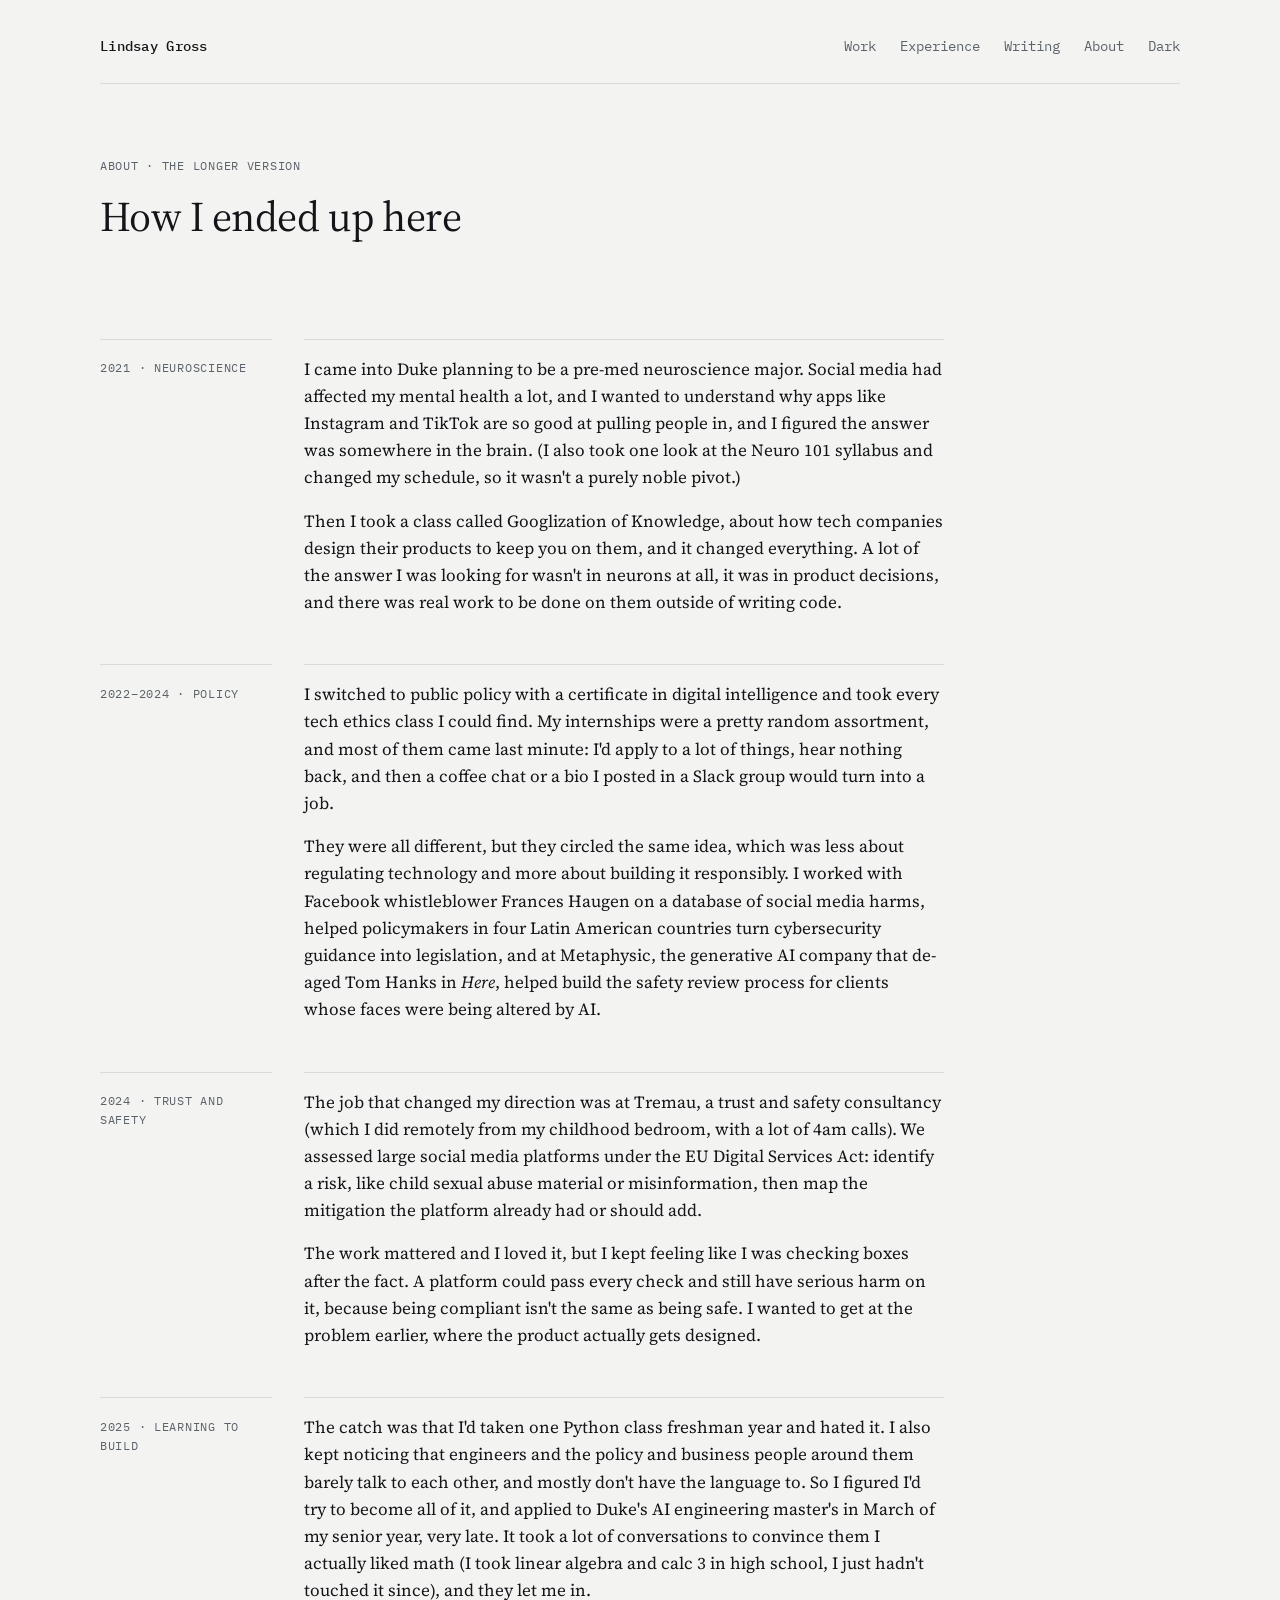
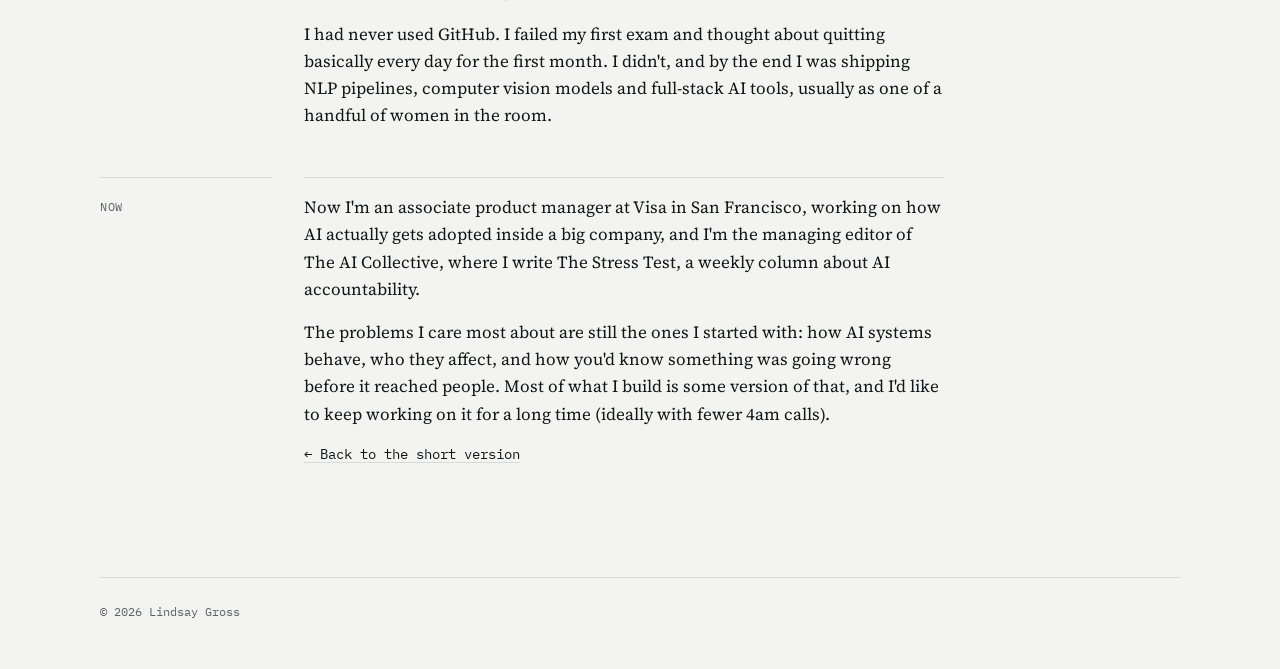
==== about.html @ dea7da14 "Add "The longer version" backstory page, linked from About Built from Lindsay's own dictated backsto" ====
<!DOCTYPE html>
<html lang="en">
  <head>
    <meta charset="UTF-8" />
    <meta name="viewport" content="width=device-width, initial-scale=1.0, viewport-fit=cover" />
    <title>The longer version · Lindsay Gross</title>
    <meta name="description" content="How Lindsay Gross went from pre-med neuroscience to tech policy, trust and safety, an AI engineering master's, and product work on AI." />
    <link rel="icon" type="image/png" href="assets/lg-logo-dark-circle.png?v=2" />
    <script>
      // Apply a saved theme choice before first paint to avoid a flash.
      try { var t = localStorage.getItem('theme'); if (t) document.documentElement.dataset.theme = t; } catch (e) {}
    </script>
    <link rel="preconnect" href="https://fonts.googleapis.com" />
    <link rel="preconnect" href="https://fonts.gstatic.com" crossorigin />
    <link href="https://fonts.googleapis.com/css2?family=IBM+Plex+Mono:wght@400;500&family=Source+Serif+4:ital,opsz,wght@0,8..60,400;0,8..60,600;1,8..60,400&display=swap" rel="stylesheet" />
    <link rel="stylesheet" href="styles.css" />
  </head>
  <body>
    <a class="skip-link" href="#main">Skip to content</a>

    <div class="page">
      <header class="masthead">
        <a class="name" href="index.html">Lindsay Gross</a>
        <nav aria-label="Primary">
          <ul>
            <li><a href="index.html#work">Work</a></li>
            <li><a href="index.html#experience">Experience</a></li>
            <li><a href="index.html#writing">Writing</a></li>
            <li><a href="index.html#about">About</a></li>
            <li><button class="theme-toggle" type="button" aria-label="Switch color theme">Dark</button></li>
          </ul>
        </nav>
      </header>

      <main id="main">
        <section class="intro" aria-label="Introduction">
          <p class="label">About · the longer version</p>
          <h1 class="thesis story-title">How I ended up here</h1>
        </section>

        <section class="section" aria-labelledby="ch1">
          <p class="label" id="ch1">2021 · Neuroscience</p>
          <div class="section-body story">
            <p>I came into Duke planning to be a pre-med neuroscience major. Social media had affected my mental health a lot, and I wanted to understand why apps like Instagram and TikTok are so good at pulling people in, and I figured the answer was somewhere in the brain. (I also took one look at the Neuro 101 syllabus and changed my schedule, so it wasn't a purely noble pivot.)</p>
            <p>Then I took a class called Googlization of Knowledge, about how tech companies design their products to keep you on them, and it changed everything. A lot of the answer I was looking for wasn't in neurons at all, it was in product decisions, and there was real work to be done on them outside of writing code.</p>
          </div>
        </section>

        <section class="section" aria-labelledby="ch2">
          <p class="label" id="ch2">2022–2024 · Policy</p>
          <div class="section-body story">
            <p>I switched to public policy with a certificate in digital intelligence and took every tech ethics class I could find. My internships were a pretty random assortment, and most of them came last minute: I'd apply to a lot of things, hear nothing back, and then a coffee chat or a bio I posted in a Slack group would turn into a job.</p>
            <p>They were all different, but they circled the same idea, which was less about regulating technology and more about building it responsibly. I worked with Facebook whistleblower Frances Haugen on a database of social media harms, helped policymakers in four Latin American countries turn cybersecurity guidance into legislation, and at Metaphysic, the generative AI company that de-aged Tom Hanks in <em>Here</em>, helped build the safety review process for clients whose faces were being altered by AI.</p>
          </div>
        </section>

        <section class="section" aria-labelledby="ch3">
          <p class="label" id="ch3">2024 · Trust and safety</p>
          <div class="section-body story">
            <p>The job that changed my direction was at Tremau, a trust and safety consultancy (which I did remotely from my childhood bedroom, with a lot of 4am calls). We assessed large social media platforms under the EU Digital Services Act: identify a risk, like child sexual abuse material or misinformation, then map the mitigation the platform already had or should add.</p>
            <p>The work mattered and I loved it, but I kept feeling like I was checking boxes after the fact. A platform could pass every check and still have serious harm on it, because being compliant isn't the same as being safe. I wanted to get at the problem earlier, where the product actually gets designed.</p>
          </div>
        </section>

        <section class="section" aria-labelledby="ch4">
          <p class="label" id="ch4">2025 · Learning to build</p>
          <div class="section-body story">
            <p>The catch was that I'd taken one Python class freshman year and hated it. I also kept noticing that engineers and the policy and business people around them barely talk to each other, and mostly don't have the language to. So I figured I'd try to become all of it, and applied to Duke's AI engineering master's in March of my senior year, very late. It took a lot of conversations to convince them I actually liked math (I took linear algebra and calc 3 in high school, I just hadn't touched it since), and they let me in.</p>
            <p>I had never used GitHub. I failed my first exam and thought about quitting basically every day for the first month. I didn't, and by the end I was shipping NLP pipelines, computer vision models and full-stack AI tools, usually as one of a handful of women in the room.</p>
          </div>
        </section>

        <section class="section" aria-labelledby="ch5">
          <p class="label" id="ch5">Now</p>
          <div class="section-body story">
            <p>Now I'm an associate product manager at Visa in San Francisco, working on how AI actually gets adopted inside a big company, and I'm the managing editor of The AI Collective, where I write The Stress Test, a weekly column about AI accountability.</p>
            <p>The problems I care most about are still the ones I started with: how AI systems behave, who they affect, and how you'd know something was going wrong before it reached people. Most of what I build is some version of that, and I'd like to keep working on it for a long time (ideally with fewer 4am calls).</p>
            <p class="mono"><a href="index.html">← Back to the short version</a></p>
          </div>
        </section>
      </main>

      <footer class="colophon">
        <span>&copy; <span id="year">2026</span> Lindsay Gross</span>
      </footer>
    </div>

    <script src="script.js"></script>
  </body>
</html>
---- styles.css ----
/*
  lindsaygross.org — "Case File" redesign.
  Layout: a left index rail of mono section labels beside a single reading
  column, like a document index. Serif carries the voice, mono carries the
  evidence (dates, methods, figures). One highlighter color marks findings.
*/

:root {
  /* Color */
  --paper: #f3f4f1;
  --surface: #fbfbf9;
  --ink: #131518;
  --muted: #5c626a;
  --rule: #d8dbd7;
  --mark: #ecd64f;
  --mark-ink: #131518;
  --tick: rgba(19, 21, 24, 0.42);

  /* Type */
  --serif: "Source Serif 4", "Iowan Old Style", Georgia, serif;
  --mono: "IBM Plex Mono", ui-monospace, "SF Mono", Menlo, monospace;
  --t-xs: 0.75rem;     /* 12 mono labels */
  --t-sm: 0.875rem;    /* 14 mono meta */
  --t-base: 1.0625rem; /* 17 body */
  --t-md: 1.3125rem;   /* 21 deks */
  --t-lg: 1.75rem;     /* 28 section titles */
  --t-xl: clamp(1.75rem, 1.2rem + 2.2vw, 2.625rem); /* 28–42 thesis */

  /* Space */
  --s-1: 4px;
  --s-2: 8px;
  --s-3: 12px;
  --s-4: 16px;
  --s-5: 24px;
  --s-6: 32px;
  --s-7: 48px;
  --s-8: 72px;
  --s-9: 112px;

  --rail: 172px;
  --measure: 40rem;
  color-scheme: light;
}

@media (prefers-color-scheme: dark) {
  :root:not([data-theme="light"]) {
    --paper: #111315;
    --surface: #17191c;
    --ink: #e9eae6;
    --muted: #979ca3;
    --rule: #2a2e32;
    --mark: #c9b23a;
    --mark-ink: #111315;
    --tick: rgba(233, 234, 230, 0.4);
    color-scheme: dark;
  }
}

:root[data-theme="dark"] {
  --paper: #111315;
  --surface: #17191c;
  --ink: #e9eae6;
  --muted: #979ca3;
  --rule: #2a2e32;
  --mark: #c9b23a;
  --mark-ink: #111315;
  --tick: rgba(233, 234, 230, 0.4);
  color-scheme: dark;
}

*,
*::before,
*::after { box-sizing: border-box; }

html { -webkit-text-size-adjust: 100%; }

body {
  margin: 0;
  background: var(--paper);
  color: var(--ink);
  font-family: var(--serif);
  font-size: var(--t-base);
  line-height: 1.6;
  font-optical-sizing: auto;
  -webkit-font-smoothing: antialiased;
}

img { max-width: 100%; display: block; }
p { margin: 0; }
h1, h2, h3 { margin: 0; font-weight: 400; text-wrap: balance; }

a {
  color: inherit;
  text-decoration: underline;
  text-decoration-thickness: 1px;
  text-underline-offset: 0.2em;
  text-decoration-color: var(--rule);
  transition: text-decoration-color 0.15s ease;
}
a:hover { text-decoration-color: currentColor; }
a:focus-visible,
button:focus-visible {
  outline: 2px solid var(--ink);
  outline-offset: 3px;
  border-radius: 2px;
}

mark {
  background: linear-gradient(transparent 14%, var(--mark) 14%, var(--mark) 90%, transparent 90%);
  color: var(--mark-ink);
  padding: 0 0.12em;
}

.mono {
  font-family: var(--mono);
  font-size: var(--t-sm);
  line-height: 1.5;
}
.label {
  font-family: var(--mono);
  font-size: var(--t-xs);
  letter-spacing: 0.06em;
  text-transform: uppercase;
  color: var(--muted);
}
.muted { color: var(--muted); }

.skip-link {
  position: absolute;
  left: var(--s-4);
  top: -100px;
  background: var(--ink);
  color: var(--paper);
  padding: var(--s-2) var(--s-3);
  font-family: var(--mono);
  font-size: var(--t-sm);
  z-index: 10;
}
.skip-link:focus { top: var(--s-4); }

/* ---------- Page frame ---------- */

.page {
  max-width: 1120px;
  margin: 0 auto;
  padding-left: max(20px, env(safe-area-inset-left, 0px));
  padding-right: max(20px, env(safe-area-inset-right, 0px));
}

.masthead {
  display: flex;
  flex-wrap: wrap;
  align-items: baseline;
  justify-content: space-between;
  gap: var(--s-3) var(--s-6);
  padding-block: var(--s-6) var(--s-5);
  border-bottom: 1px solid var(--rule);
}
.masthead .name {
  font-family: var(--mono);
  font-size: var(--t-sm);
  font-weight: 500;
  letter-spacing: 0.02em;
  text-decoration: none;
}
.masthead nav ul {
  list-style: none;
  margin: 0;
  padding: 0;
  display: flex;
  flex-wrap: wrap;
  gap: var(--s-2) var(--s-5);
}
.masthead nav a {
  font-family: var(--mono);
  font-size: var(--t-sm);
  color: var(--muted);
  text-decoration: none;
}
.masthead nav a:hover { color: var(--ink); }
.theme-toggle {
  font: inherit;
  font-family: var(--mono);
  font-size: var(--t-sm);
  color: var(--muted);
  background: none;
  border: 0;
  padding: 0;
  cursor: pointer;
}
.theme-toggle:hover { color: var(--ink); }

/* A section = index rail + content column. Stacks on narrow screens. */
.section {
  display: grid;
  grid-template-columns: minmax(0, 1fr);
  gap: var(--s-4);
  padding-block: var(--s-8) 0;
}
@media (min-width: 880px) {
  .section {
    grid-template-columns: var(--rail) minmax(0, 1fr);
    gap: var(--s-6);
  }
  /* The rail label sits on the same rule as the first item beside it */
  .section > .label {
    border-top: 1px solid var(--rule);
    padding-top: calc(var(--s-4) + 0.2em);
  }
}
.section-body { display: grid; gap: var(--s-7); min-width: 0; }
.section-body > .case,
.section-body > .about {
  border-top: 1px solid var(--rule);
  padding-top: var(--s-4);
}

/* ---------- Intro ---------- */

.intro { padding-block: var(--s-8) var(--s-7); }
.thesis {
  font-size: var(--t-xl);
  line-height: 1.22;
  letter-spacing: -0.012em;
  max-width: 21em;
}
.intro-sub {
  margin-top: var(--s-5);
  font-size: var(--t-md);
  line-height: 1.5;
  color: var(--muted);
  max-width: 34em;
}

/* Fact strip under the thesis: label over value, columns that wrap */
.facts {
  margin: var(--s-8) 0 0;
  display: grid;
  gap: var(--s-5) var(--s-6);
  grid-template-columns: repeat(auto-fit, minmax(200px, 1fr));
}
.facts div {
  display: grid;
  gap: var(--s-2);
  align-content: start;
  padding-top: var(--s-3);
  border-top: 1px solid var(--rule);
}
.facts dt {
  font-family: var(--mono);
  font-size: var(--t-xs);
  letter-spacing: 0.06em;
  text-transform: uppercase;
  color: var(--muted);
}
.facts dd {
  margin: 0;
  font-family: var(--mono);
  font-size: var(--t-sm);
  line-height: 1.6;
  overflow-wrap: anywhere;
}
.link-row {
  display: flex;
  flex-wrap: wrap;
  gap: var(--s-1) var(--s-4);
}
.facts .link-row { margin-top: var(--s-1); }

/* Key/value index on the featured case */
.index {
  margin: 0;
  display: grid;
  gap: 0;
  align-content: start;
}
.index div {
  display: grid;
  grid-template-columns: 7.5rem minmax(0, 1fr);
  gap: var(--s-3);
  padding-block: var(--s-3);
  border-top: 1px solid var(--rule);
}
.index div:last-child { border-bottom: 1px solid var(--rule); }
.index dt {
  font-family: var(--mono);
  font-size: var(--t-xs);
  letter-spacing: 0.06em;
  text-transform: uppercase;
  color: var(--muted);
  padding-top: 0.2em;
}
.index dd {
  margin: 0;
  font-family: var(--mono);
  font-size: var(--t-sm);
  line-height: 1.5;
  min-width: 0;
  overflow-wrap: anywhere;
}

/* ---------- Featured case ---------- */

.case { display: grid; gap: var(--s-6); }
.case-head { display: grid; gap: var(--s-4); max-width: var(--measure); }
.case h2 { font-size: var(--t-lg); line-height: 1.15; letter-spacing: -0.01em; }
.case .dek { font-size: var(--t-md); line-height: 1.45; }

.figure {
  margin: 0;
  display: grid;
  gap: var(--s-4);
  padding: var(--s-6);
  background: var(--surface);
  border: 1px solid var(--rule);
  min-width: 0;
}
@media (max-width: 560px) { .figure { padding: var(--s-4); } }
.figure-title { font-size: var(--t-md); line-height: 1.35; max-width: 30em; }
.strips { display: grid; gap: var(--s-4); }
.strip { display: grid; gap: var(--s-2); }
.strip-label {
  display: flex;
  justify-content: space-between;
  gap: var(--s-4);
  font-family: var(--mono);
  font-size: var(--t-xs);
  color: var(--muted);
}
.strip-label .n { color: var(--ink); font-variant-numeric: tabular-nums; }
.strip svg {
  display: block;
  width: 100%;
  height: 32px;
  border-bottom: 1px solid var(--rule);
}
.strip line { stroke-width: 1.25px; vector-effect: non-scaling-stroke; }
.strip .tick-none line { stroke: var(--tick); }
.strip .tick-soft line,
.strip .tick-hard line { stroke: var(--ink); stroke-width: 2px; }
.strip .band { fill: var(--mark); opacity: 0.45; }
.axis {
  display: flex;
  justify-content: space-between;
  font-family: var(--mono);
  font-size: var(--t-xs);
  color: var(--muted);
  font-variant-numeric: tabular-nums;
}
.axis .axis-name { color: var(--ink); }
.figure figcaption {
  font-family: var(--mono);
  font-size: var(--t-xs);
  line-height: 1.6;
  color: var(--muted);
  max-width: 60em;
}

/* ---------- Finding rows (projects) ---------- */

.rows { display: grid; }
.row {
  display: grid;
  gap: var(--s-2) var(--s-6);
  grid-template-columns: minmax(0, 1fr);
  padding-block: var(--s-5);
  border-top: 1px solid var(--rule);
}
.row:last-child { border-bottom: 1px solid var(--rule); }
@media (min-width: 760px) {
  .row { grid-template-columns: 11rem minmax(0, 1fr); }
}
.row .kind { padding-top: 0.3em; }
.row-main { display: grid; gap: var(--s-2); min-width: 0; }
.row h3 { font-size: var(--t-md); line-height: 1.3; }
.row h3 a { text-decoration: none; }
.row h3 a:hover { text-decoration: underline; text-decoration-color: currentColor; }
.row p { max-width: var(--measure); }
.row .meta { color: var(--muted); }
.links { display: flex; flex-wrap: wrap; gap: var(--s-2) var(--s-5); }
.links a { font-family: var(--mono); font-size: var(--t-sm); }

.subhead {
  display: flex;
  justify-content: space-between;
  align-items: baseline;
  gap: var(--s-4);
  margin-bottom: var(--s-3);
}
.subhead h2 { font-size: var(--t-lg); line-height: 1.15; letter-spacing: -0.01em; }

/* ---------- Ledger (experience) ---------- */

.ledger { display: grid; }
.entry {
  display: grid;
  grid-template-columns: minmax(0, 1fr);
  gap: var(--s-1) var(--s-6);
  padding-block: var(--s-4);
  border-top: 1px solid var(--rule);
}
.entry:last-child { border-bottom: 1px solid var(--rule); }
@media (min-width: 760px) {
  .entry { grid-template-columns: 11rem minmax(0, 1fr); }
}
.entry .when {
  font-family: var(--mono);
  font-size: var(--t-sm);
  color: var(--muted);
  font-variant-numeric: tabular-nums;
  padding-top: 0.15em;
}
.entry .role { font-weight: 600; }
.entry .org { color: var(--muted); }
.entry p:last-child { max-width: var(--measure); }

/* ---------- Writing ---------- */

.pieces { display: grid; }
.piece {
  display: grid;
  gap: var(--s-1) var(--s-6);
  grid-template-columns: minmax(0, 1fr);
  padding-block: var(--s-4);
  border-top: 1px solid var(--rule);
}
.piece:last-child { border-bottom: 1px solid var(--rule); }
@media (min-width: 760px) {
  .piece { grid-template-columns: minmax(0, 1fr) 11rem; }
  .piece .venue { text-align: right; }
}
a.piece { text-decoration: none; }
a.piece:hover h3 { text-decoration: underline; text-underline-offset: 0.2em; text-decoration-thickness: 1px; }
.piece h3 { font-size: var(--t-base); font-weight: 600; line-height: 1.4; }
.piece p { color: var(--muted); max-width: var(--measure); }
.piece .venue { padding-top: 0.2em; }

/* ---------- About ---------- */

.about {
  display: grid;
  gap: var(--s-6);
  grid-template-columns: minmax(0, 1fr);
}
@media (min-width: 760px) {
  .about { grid-template-columns: 168px minmax(0, 1fr); }
}
.portrait {
  width: 168px;
  max-width: 100%;
  aspect-ratio: 4 / 5;
  object-fit: cover;
  object-position: 50% 30%;
  filter: grayscale(1) contrast(1.05);
}
.about-text { display: grid; gap: var(--s-4); max-width: var(--measure); }

/* ---------- Longer About page ---------- */

.story-title { margin-top: var(--s-4); }
.section-body.story {
  gap: var(--s-4);
  max-width: var(--measure);
  border-top: 1px solid var(--rule);
  padding-top: var(--s-4);
}
.section:has(.story) { padding-block: var(--s-7) 0; }

/* ---------- Footer ---------- */

.colophon {
  display: flex;
  flex-wrap: wrap;
  justify-content: space-between;
  gap: var(--s-3) var(--s-6);
  margin-top: var(--s-9);
  padding-block: var(--s-5) var(--s-7);
  border-top: 1px solid var(--rule);
  font-family: var(--mono);
  font-size: var(--t-xs);
  color: var(--muted);
}

@media (prefers-reduced-motion: reduce) {
  * { transition: none !important; }
}
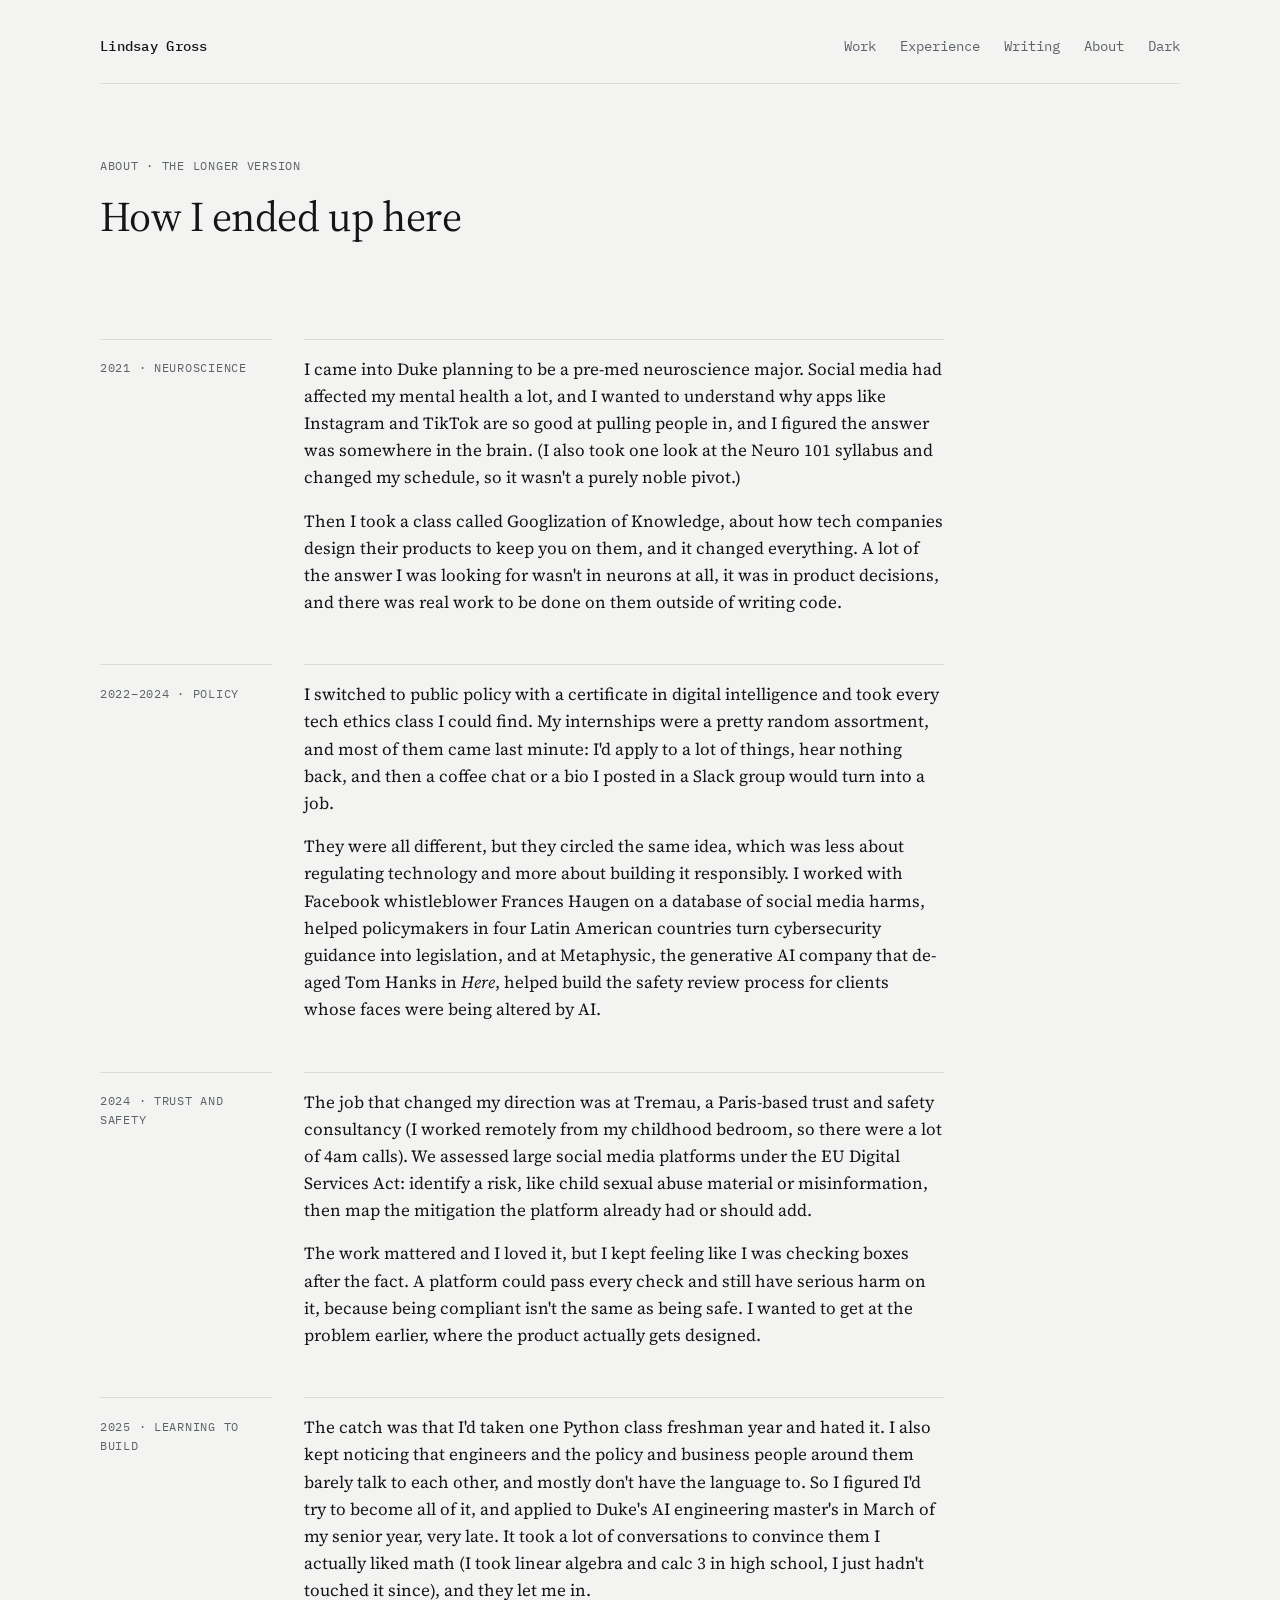
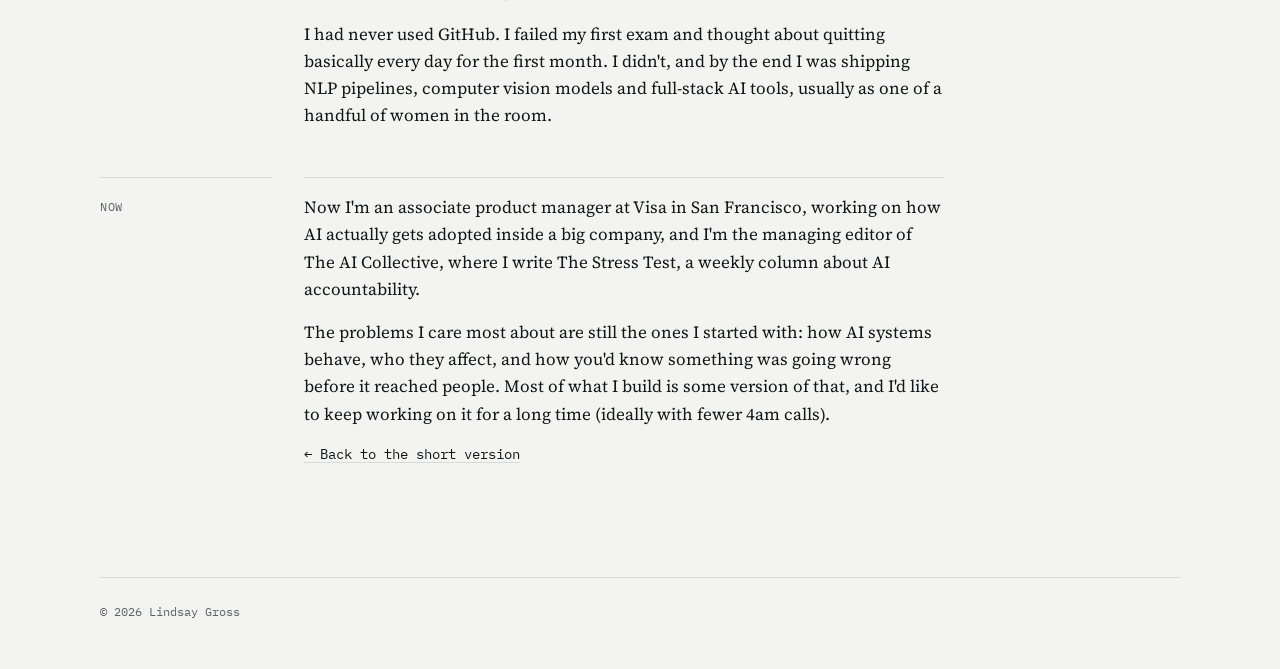
==== commit 755ea651: "About page: note Tremau is Paris-based (explains the 4am calls) Co-Authored-By: Claude Opus 5.5 <nor" ====
--- a/about.html
+++ b/about.html
@@ -57,7 +57,7 @@
         <section class="section" aria-labelledby="ch3">
           <p class="label" id="ch3">2024 · Trust and safety</p>
           <div class="section-body story">
-            <p>The job that changed my direction was at Tremau, a trust and safety consultancy (which I did remotely from my childhood bedroom, with a lot of 4am calls). We assessed large social media platforms under the EU Digital Services Act: identify a risk, like child sexual abuse material or misinformation, then map the mitigation the platform already had or should add.</p>
+            <p>The job that changed my direction was at Tremau, a Paris-based trust and safety consultancy (I worked remotely from my childhood bedroom, so there were a lot of 4am calls). We assessed large social media platforms under the EU Digital Services Act: identify a risk, like child sexual abuse material or misinformation, then map the mitigation the platform already had or should add.</p>
             <p>The work mattered and I loved it, but I kept feeling like I was checking boxes after the fact. A platform could pass every check and still have serious harm on it, because being compliant isn't the same as being safe. I wanted to get at the problem earlier, where the product actually gets designed.</p>
           </div>
         </section>
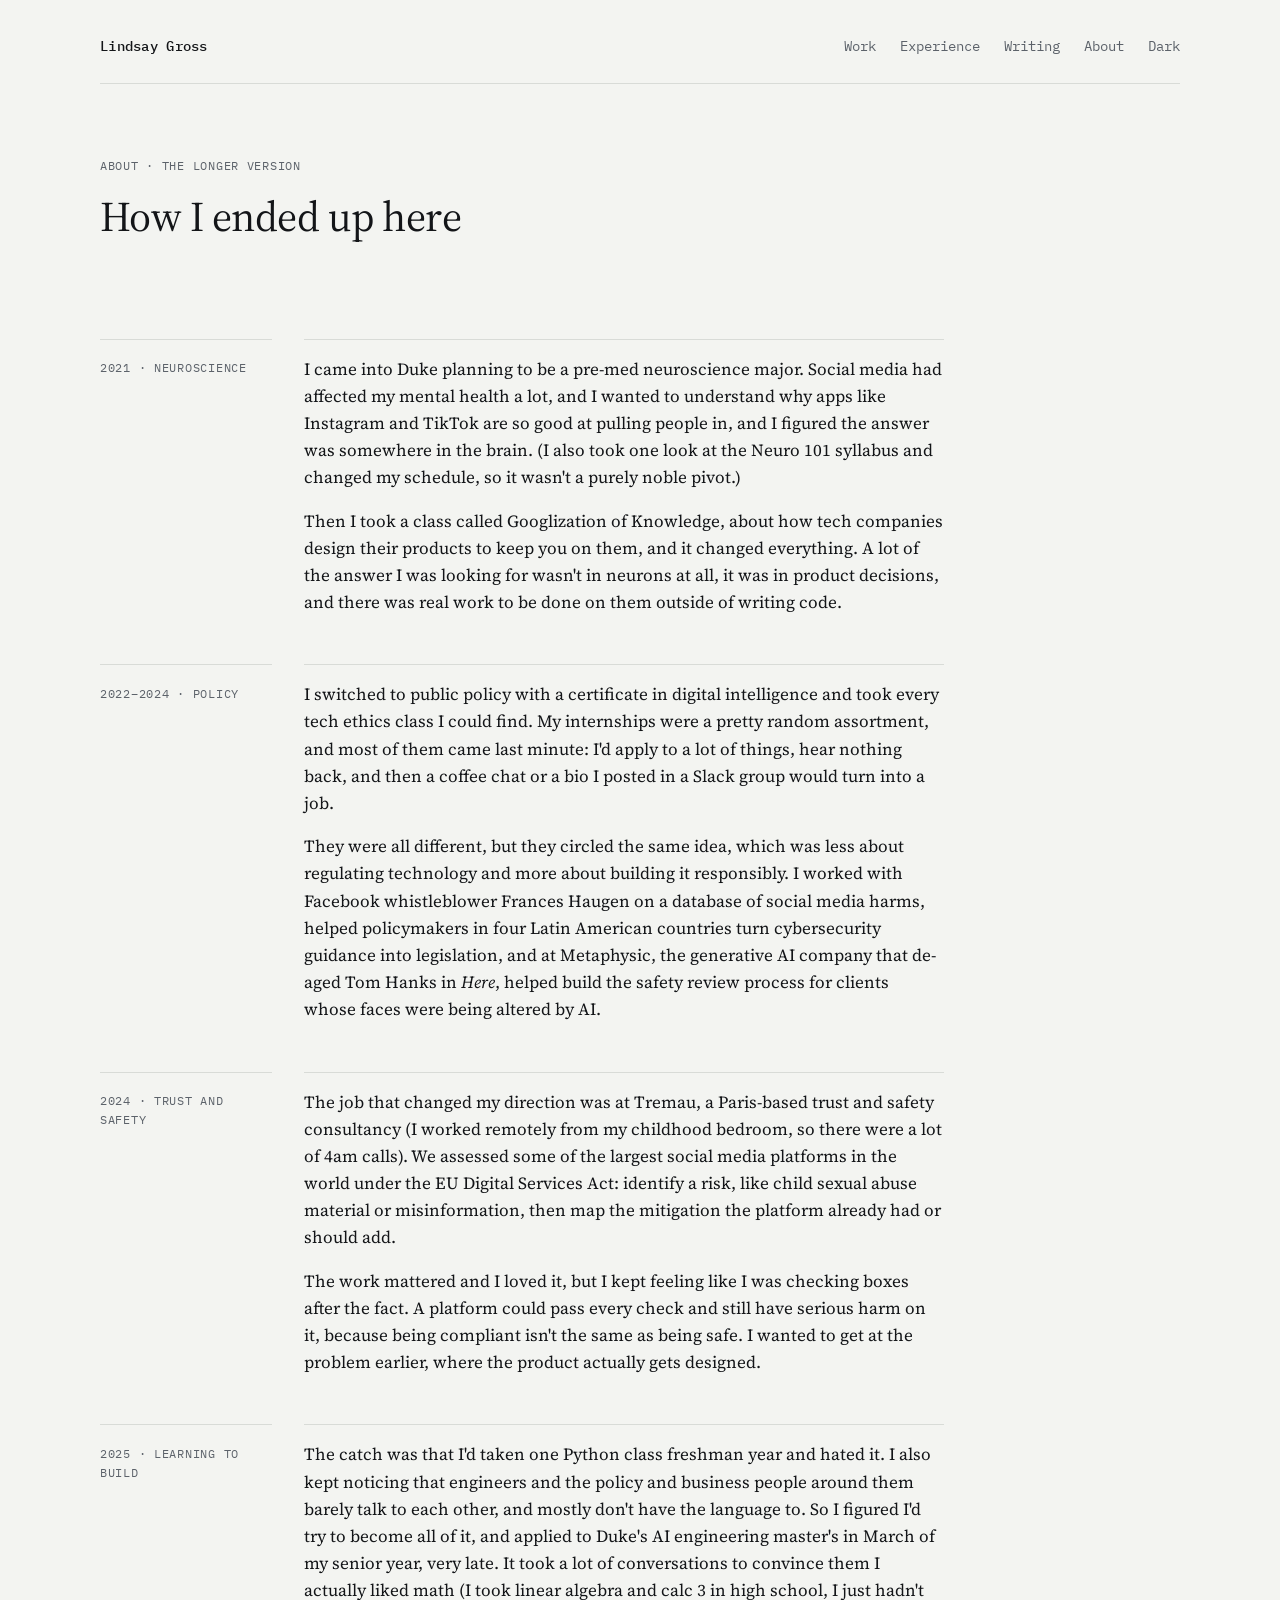
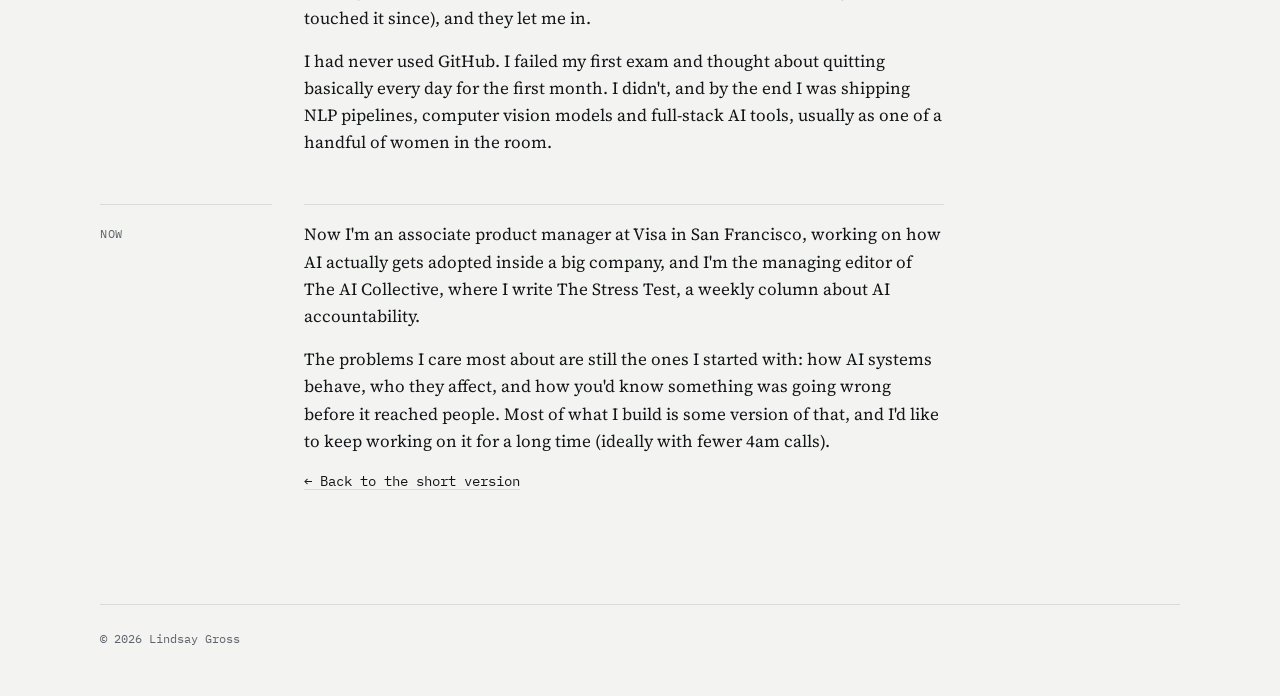
==== commit dcf5a24c: "About page: "some of the largest social media platforms in the world" Co-Authored-By: Claude Opus 5." ====
--- a/about.html
+++ b/about.html
@@ -57,7 +57,7 @@
         <section class="section" aria-labelledby="ch3">
           <p class="label" id="ch3">2024 · Trust and safety</p>
           <div class="section-body story">
-            <p>The job that changed my direction was at Tremau, a Paris-based trust and safety consultancy (I worked remotely from my childhood bedroom, so there were a lot of 4am calls). We assessed large social media platforms under the EU Digital Services Act: identify a risk, like child sexual abuse material or misinformation, then map the mitigation the platform already had or should add.</p>
+            <p>The job that changed my direction was at Tremau, a Paris-based trust and safety consultancy (I worked remotely from my childhood bedroom, so there were a lot of 4am calls). We assessed some of the largest social media platforms in the world under the EU Digital Services Act: identify a risk, like child sexual abuse material or misinformation, then map the mitigation the platform already had or should add.</p>
             <p>The work mattered and I loved it, but I kept feeling like I was checking boxes after the fact. A platform could pass every check and still have serious harm on it, because being compliant isn't the same as being safe. I wanted to get at the problem earlier, where the product actually gets designed.</p>
           </div>
         </section>
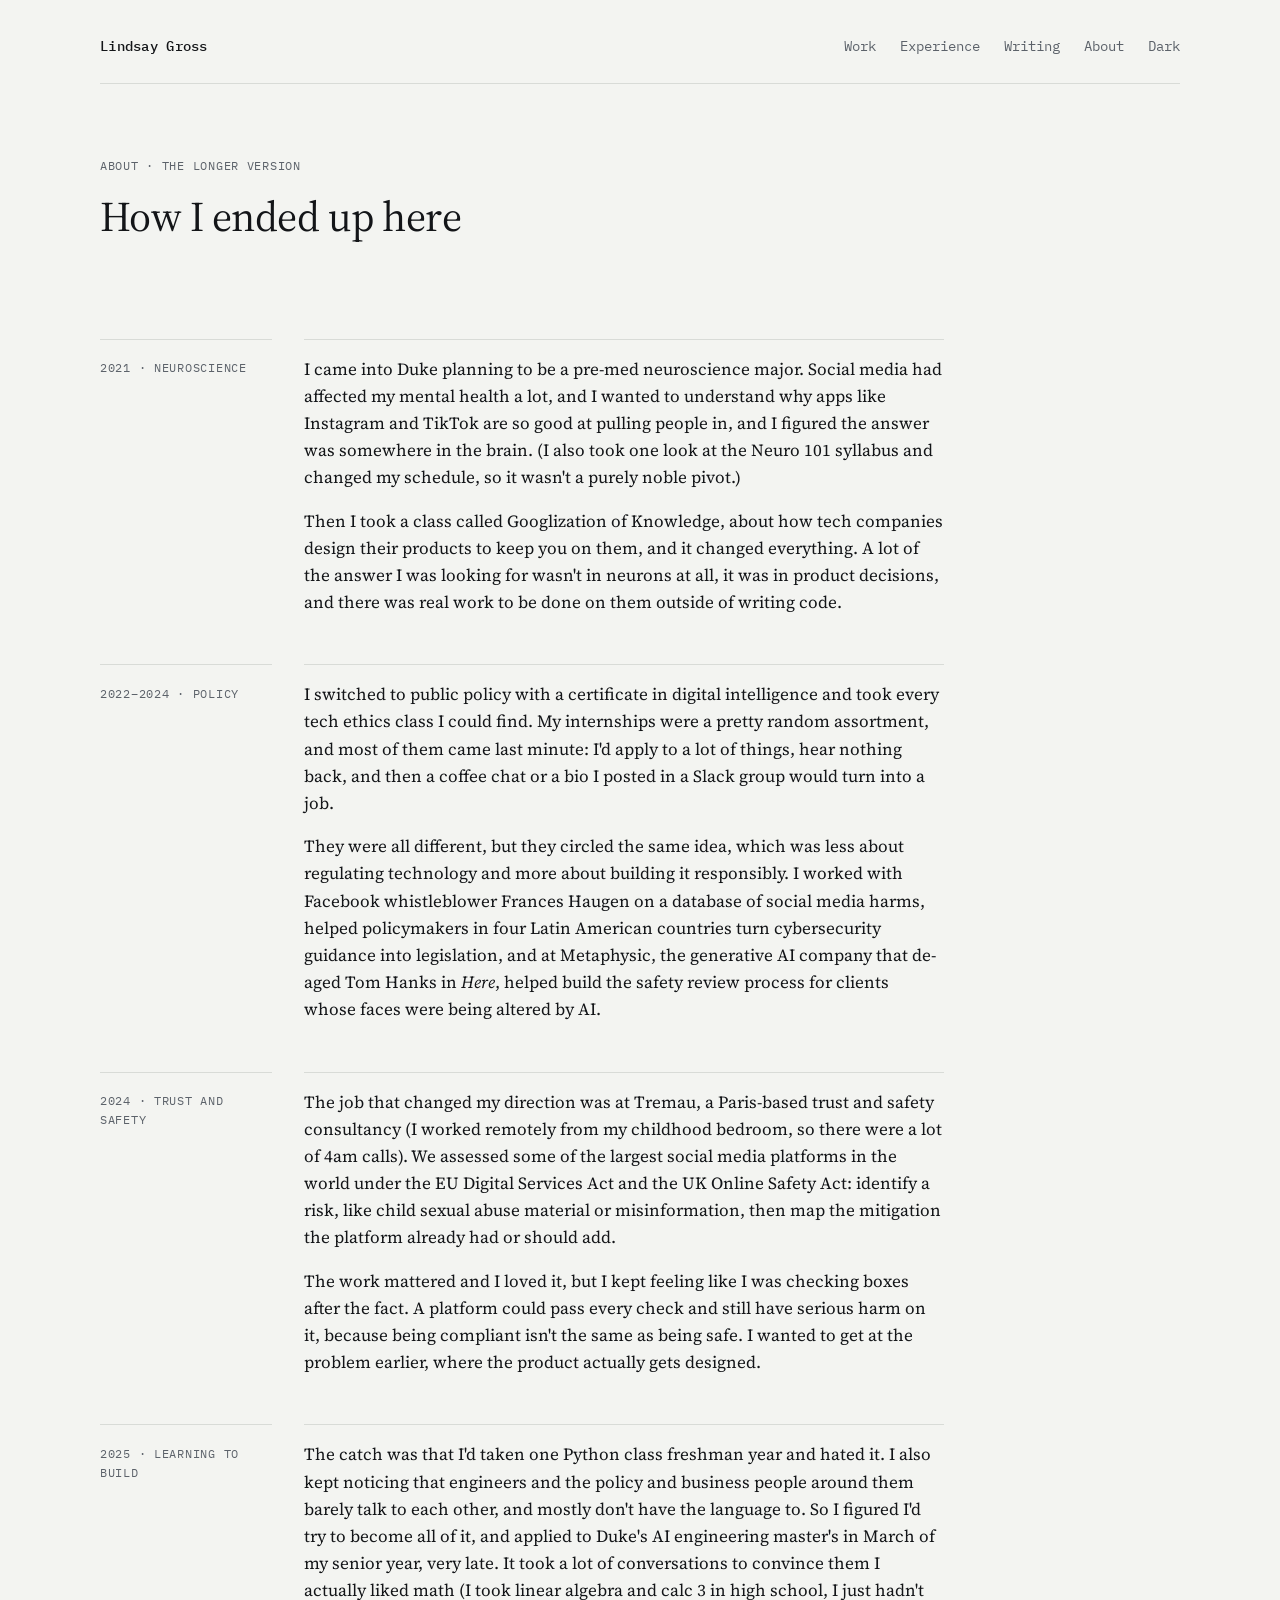
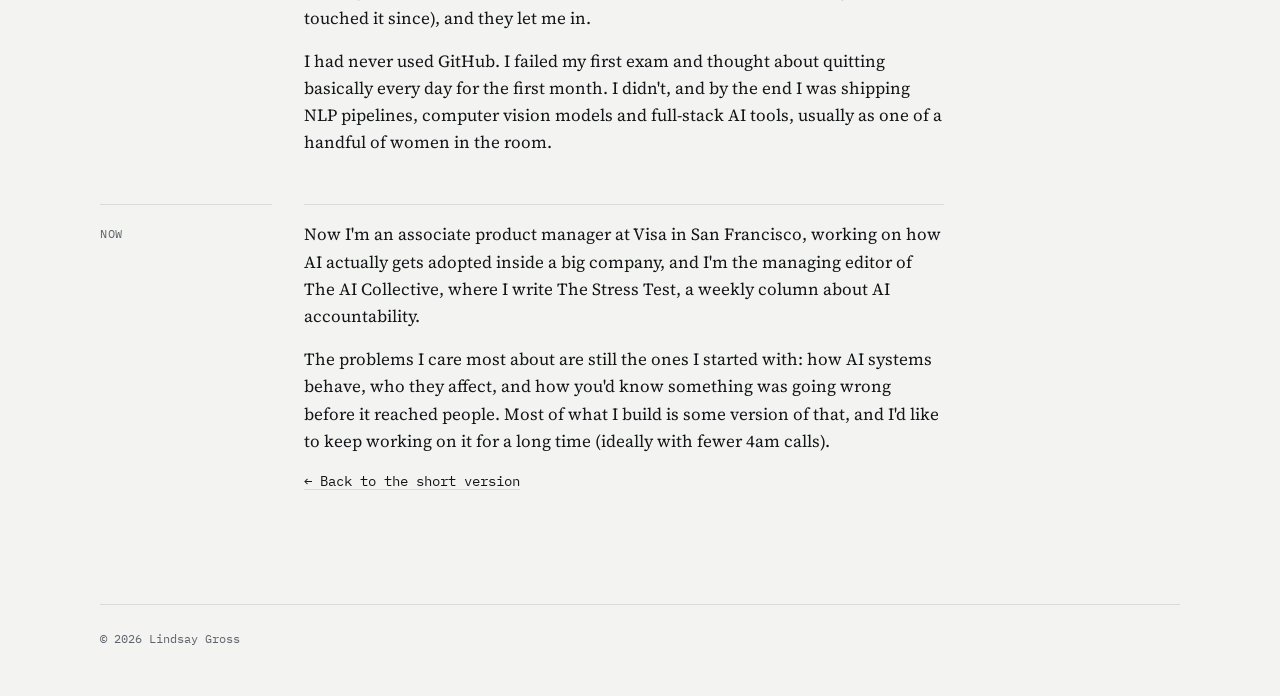
==== commit 53008e02: "About page: add the UK Online Safety Act to the Tremau work Co-Authored-By: Claude Opus 5.5 <noreply" ====
--- a/about.html
+++ b/about.html
@@ -57,7 +57,7 @@
         <section class="section" aria-labelledby="ch3">
           <p class="label" id="ch3">2024 · Trust and safety</p>
           <div class="section-body story">
-            <p>The job that changed my direction was at Tremau, a Paris-based trust and safety consultancy (I worked remotely from my childhood bedroom, so there were a lot of 4am calls). We assessed some of the largest social media platforms in the world under the EU Digital Services Act: identify a risk, like child sexual abuse material or misinformation, then map the mitigation the platform already had or should add.</p>
+            <p>The job that changed my direction was at Tremau, a Paris-based trust and safety consultancy (I worked remotely from my childhood bedroom, so there were a lot of 4am calls). We assessed some of the largest social media platforms in the world under the EU Digital Services Act and the UK Online Safety Act: identify a risk, like child sexual abuse material or misinformation, then map the mitigation the platform already had or should add.</p>
             <p>The work mattered and I loved it, but I kept feeling like I was checking boxes after the fact. A platform could pass every check and still have serious harm on it, because being compliant isn't the same as being safe. I wanted to get at the problem earlier, where the product actually gets designed.</p>
           </div>
         </section>
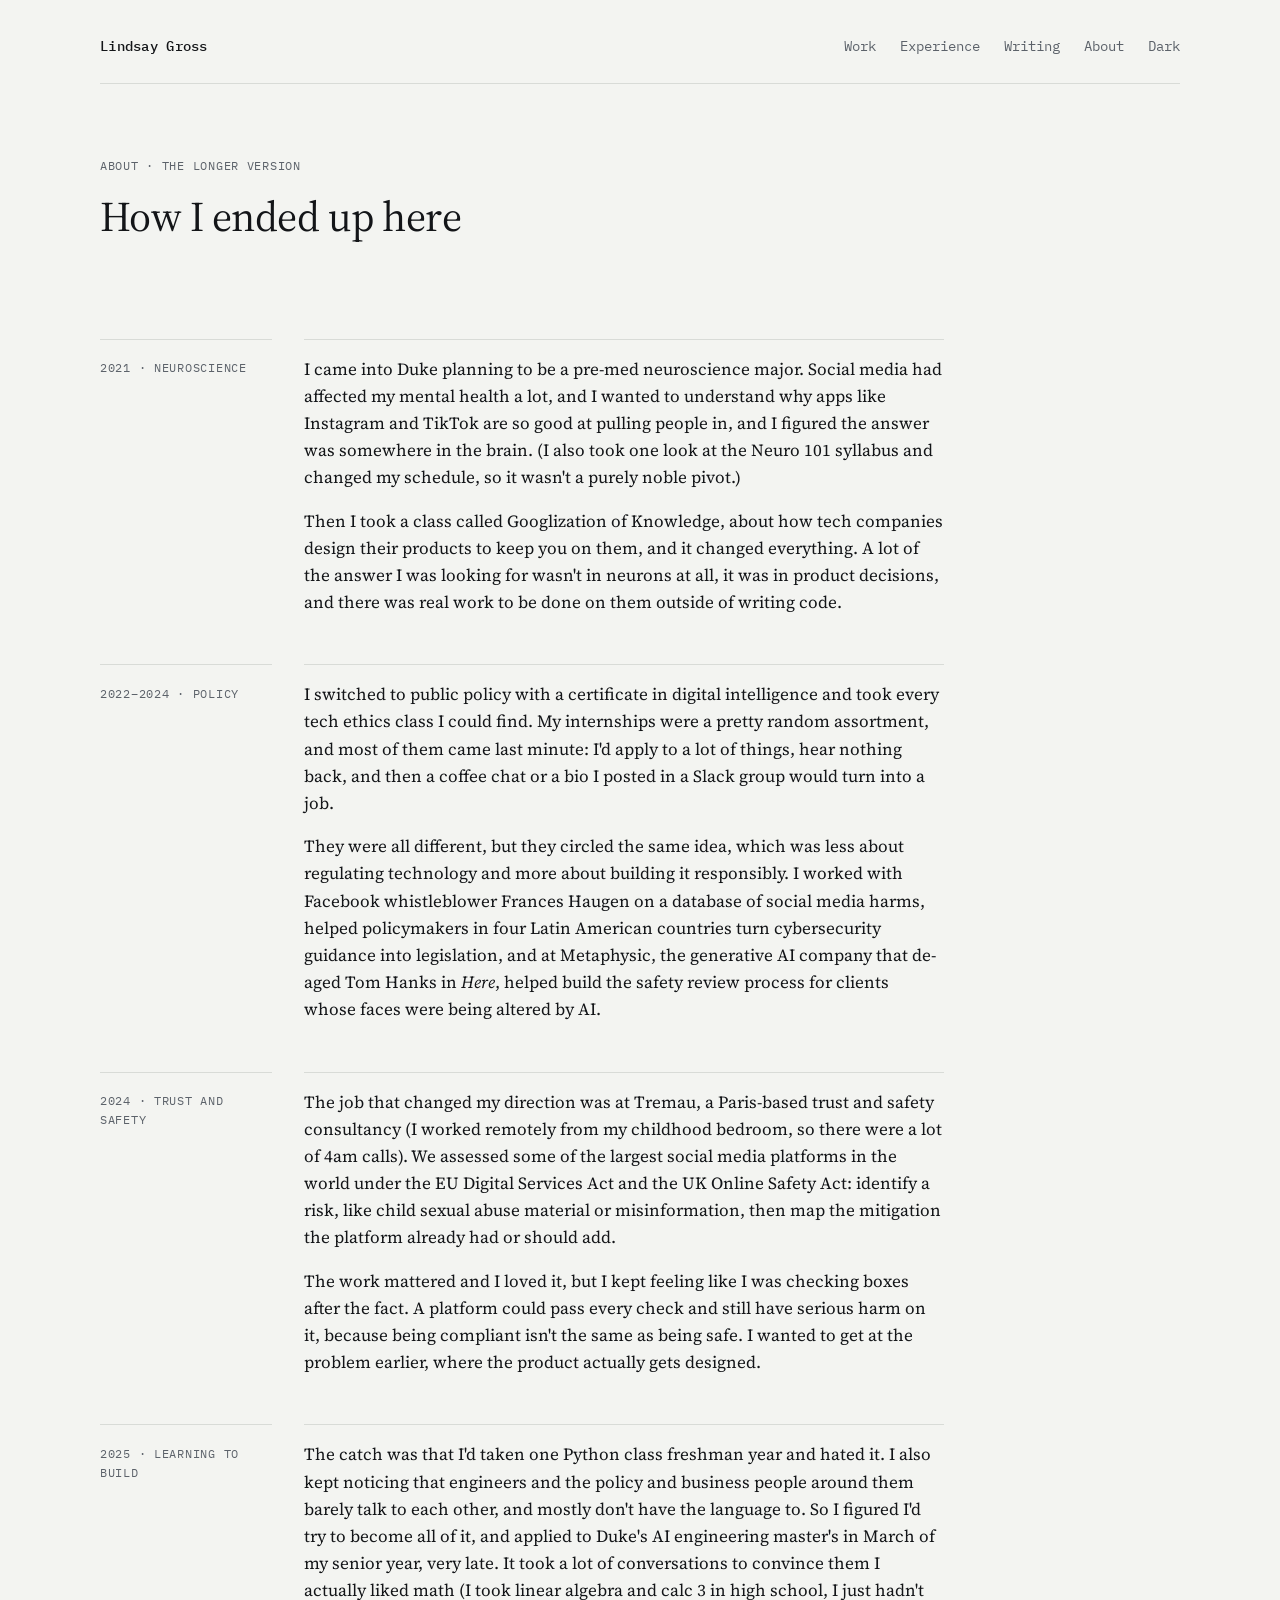
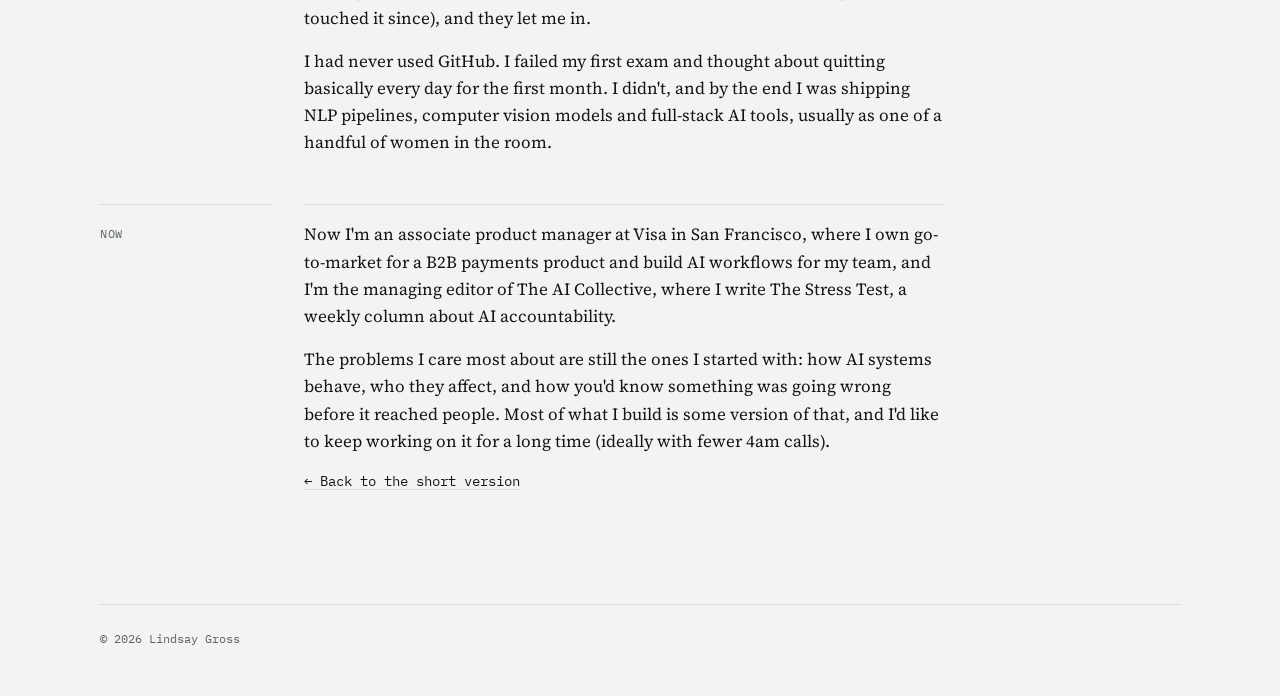
==== commit 11ea50a3: "Describe the Visa APM role as payments go-to-market work Leads with owning go-to-market for a B2B pa" ====
--- a/about.html
+++ b/about.html
@@ -73,7 +73,7 @@
         <section class="section" aria-labelledby="ch5">
           <p class="label" id="ch5">Now</p>
           <div class="section-body story">
-            <p>Now I'm an associate product manager at Visa in San Francisco, working on how AI actually gets adopted inside a big company, and I'm the managing editor of The AI Collective, where I write The Stress Test, a weekly column about AI accountability.</p>
+            <p>Now I'm an associate product manager at Visa in San Francisco, where I own go-to-market for a B2B payments product and build AI workflows for my team, and I'm the managing editor of The AI Collective, where I write The Stress Test, a weekly column about AI accountability.</p>
             <p>The problems I care most about are still the ones I started with: how AI systems behave, who they affect, and how you'd know something was going wrong before it reached people. Most of what I build is some version of that, and I'd like to keep working on it for a long time (ideally with fewer 4am calls).</p>
             <p class="mono"><a href="index.html">← Back to the short version</a></p>
           </div>
--- a/styles.css
+++ b/styles.css
@@ -466,6 +466,24 @@
 }
 .section:has(.story) { padding-block: var(--s-7) 0; }
 
+/* ---------- Phones ---------- */
+
+@media (max-width: 879px) {
+  /* Tighter vertical rhythm: the desktop spacing reads as dead air on a small screen */
+  .intro { padding-block: var(--s-7); }
+  .facts { margin-top: var(--s-7); }
+  .section { padding-block: var(--s-7) 0; }
+  .colophon { margin-top: var(--s-8); }
+}
+
+@media (max-width: 559px) {
+  /* Key/value tables stack label over value so long values get the full width */
+  .index div {
+    grid-template-columns: minmax(0, 1fr);
+    gap: var(--s-1);
+  }
+}
+
 /* ---------- Footer ---------- */
 
 .colophon {
